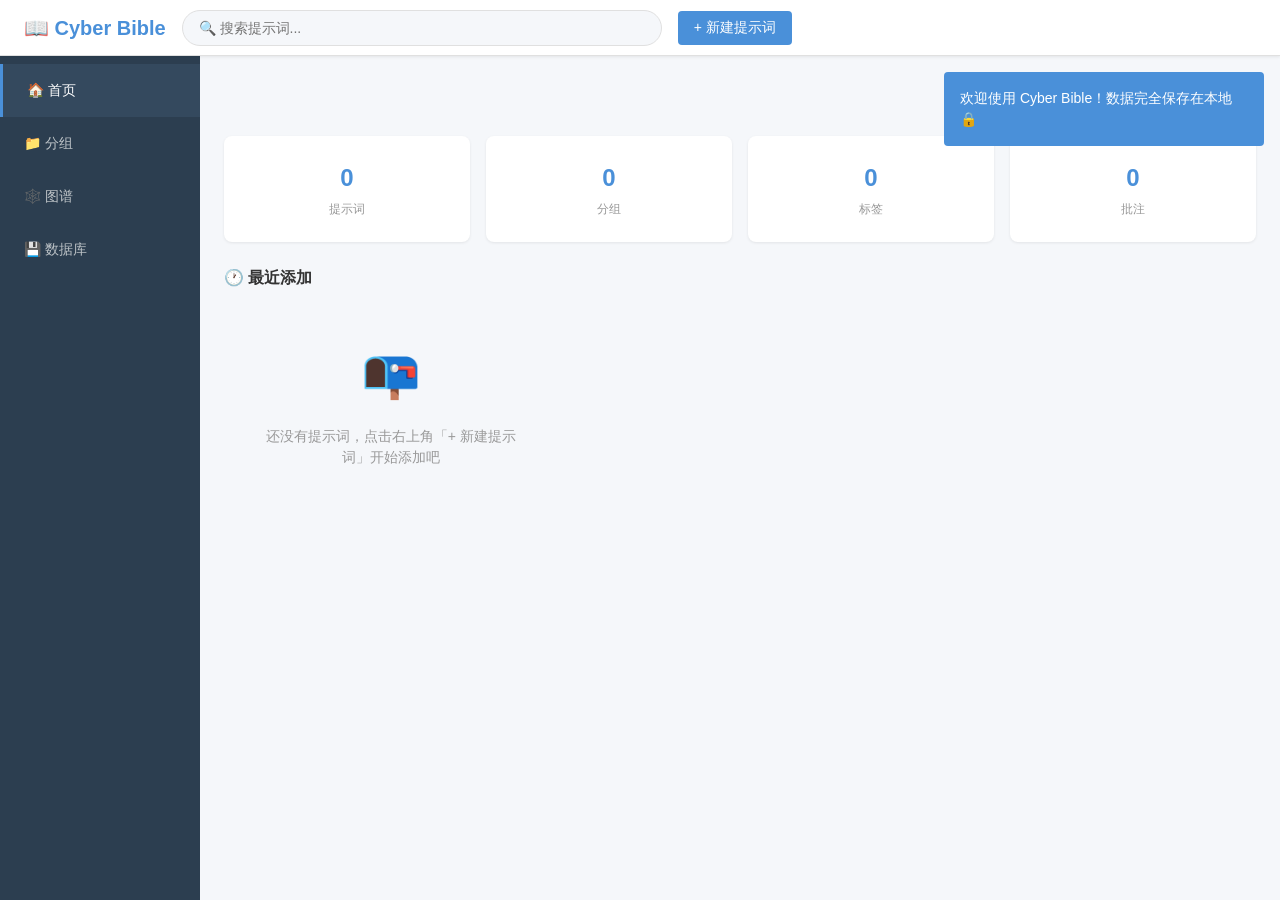
==== index.html @ 10859a5d "Initial commit: Cyber Bible prompt storage app" ====
<!DOCTYPE html>
<html lang="zh-CN">
<head>
  <meta charset="UTF-8">
  <meta name="viewport" content="width=device-width, initial-scale=1.0">
  <title>Cyber Bible</title>
  <link rel="stylesheet" href="css/style.css">
</head>
<body>
  <!-- 顶部工具栏 -->
  <header id="header">
    <div class="logo">📖 Cyber Bible</div>
    <div class="search-bar">
      <input type="text" id="global-search" placeholder="🔍 搜索提示词..." autocomplete="off">
      <div id="search-results" class="search-dropdown hidden"></div>
    </div>
    <button id="btn-new" class="btn btn-primary">+ 新建提示词</button>
  </header>

  <!-- 左侧导航 -->
  <nav id="sidebar">
    <ul class="nav-list">
      <li class="nav-item active" data-view="home">🏠 首页</li>
      <li class="nav-item" data-view="groups">📁 分组</li>
      <li class="nav-item" data-view="graph">🕸️ 图谱</li>
      <li class="nav-item" data-view="database">💾 数据库</li>
    </ul>
  </nav>

  <!-- 主内容区 -->
  <main id="content">
    <!-- 各视图内容由 JS 动态渲染 -->
  </main>

  <!-- 详情面板（侧边滑出） -->
  <aside id="detail-panel" class="hidden">
    <div id="detail-content"></div>
  </aside>

  <!-- Toast 容器 -->
  <div id="toast-container"></div>

  <!-- 遮罩层 -->
  <div id="overlay" class="hidden"></div>

  <!-- JS 按依赖顺序加载 -->
  <script src="js/utils.js"></script>
  <script src="js/db.js"></script>
  <script src="js/store.js"></script>
  <script src="js/ui/components.js"></script>
  <script src="js/ui/layout.js"></script>
  <script src="js/ui/home.js"></script>
  <script src="js/ui/groups.js"></script>
  <script src="js/ui/search.js"></script>
  <script src="js/ui/graph.js"></script>
  <script src="js/ui/database.js"></script>
  <script src="js/ui/prompt-detail.js"></script>
  <script src="js/app.js"></script>
</body>
</html>
---- css/style.css ----
/* ========== CSS 变量 ========== */
:root {
  --color-primary: #4A90D9;
  --color-primary-dark: #357ABD;
  --color-success: #5CB85C;
  --color-warning: #F0AD4E;
  --color-danger: #D9534F;
  --color-bg: #F5F7FA;
  --color-surface: #FFFFFF;
  --color-text: #333333;
  --color-text-secondary: #666666;
  --color-text-muted: #999999;
  --color-border: #E0E0E0;
  --color-sidebar-bg: #2C3E50;
  --color-sidebar-text: #BDC3C7;
  --color-sidebar-active: #34495E;
  --color-sidebar-hover: #3A5169;
  --spacing-xs: 4px;
  --spacing-sm: 8px;
  --spacing-md: 16px;
  --spacing-lg: 24px;
  --spacing-xl: 32px;
  --radius-sm: 4px;
  --radius-md: 8px;
  --radius-lg: 12px;
  --shadow-sm: 0 1px 3px rgba(0,0,0,0.08);
  --shadow-md: 0 4px 12px rgba(0,0,0,0.12);
  --shadow-lg: 0 8px 24px rgba(0,0,0,0.16);
  --header-height: 56px;
  --sidebar-width: 200px;
  --font-size-sm: 12px;
  --font-size-md: 14px;
  --font-size-lg: 16px;
  --font-size-xl: 20px;
  --font-size-xxl: 24px;
  --transition: 0.2s ease;
}

/* ========== Reset ========== */
*, *::before, *::after {
  box-sizing: border-box;
  margin: 0;
  padding: 0;
}

body {
  font-family: -apple-system, BlinkMacSystemFont, "Segoe UI", "PingFang SC", "Microsoft YaHei", sans-serif;
  font-size: var(--font-size-md);
  color: var(--color-text);
  background: var(--color-bg);
  line-height: 1.5;
  overflow: hidden;
}

ul { list-style: none; }
a { text-decoration: none; color: inherit; }
button { cursor: pointer; border: none; outline: none; font-family: inherit; }
input, textarea, select { font-family: inherit; font-size: inherit; outline: none; }

/* ========== 全局布局 ========== */
body {
  display: flex;
  flex-direction: column;
  height: 100vh;
}

/* ========== 顶部工具栏 ========== */
#header {
  height: var(--header-height);
  background: var(--color-surface);
  border-bottom: 1px solid var(--color-border);
  display: flex;
  align-items: center;
  padding: 0 var(--spacing-lg);
  gap: var(--spacing-md);
  flex-shrink: 0;
  box-shadow: var(--shadow-sm);
  z-index: 100;
}

.logo {
  font-size: var(--font-size-xl);
  font-weight: 700;
  color: var(--color-primary);
  white-space: nowrap;
}

.search-bar {
  flex: 1;
  max-width: 480px;
  position: relative;
}

.search-bar input {
  width: 100%;
  height: 36px;
  padding: 0 var(--spacing-md);
  border: 1px solid var(--color-border);
  border-radius: 18px;
  background: var(--color-bg);
  transition: var(--transition);
}

.search-bar input:focus {
  border-color: var(--color-primary);
  background: var(--color-surface);
  box-shadow: 0 0 0 3px rgba(74, 144, 217, 0.15);
}

.search-dropdown {
  position: absolute;
  top: 42px;
  left: 0;
  right: 0;
  background: var(--color-surface);
  border-radius: var(--radius-md);
  box-shadow: var(--shadow-md);
  max-height: 400px;
  overflow-y: auto;
  z-index: 200;
}

/* ========== 按钮 ========== */
.btn {
  padding: var(--spacing-sm) var(--spacing-md);
  border-radius: var(--radius-sm);
  font-size: var(--font-size-md);
  font-weight: 500;
  transition: var(--transition);
  white-space: nowrap;
}

.btn-primary {
  background: var(--color-primary);
  color: white;
}
.btn-primary:hover { background: var(--color-primary-dark); }

.btn-secondary {
  background: var(--color-bg);
  color: var(--color-text);
  border: 1px solid var(--color-border);
}
.btn-secondary:hover { background: var(--color-border); }

.btn-danger {
  background: var(--color-danger);
  color: white;
}
.btn-danger:hover { opacity: 0.85; }

.btn-sm {
  padding: var(--spacing-xs) var(--spacing-sm);
  font-size: var(--font-size-sm);
}

/* ========== 主体区域 ========== */
body {
  position: relative;
}

#sidebar {
  position: fixed;
  top: var(--header-height);
  left: 0;
  bottom: 0;
  width: var(--sidebar-width);
  background: var(--color-sidebar-bg);
  z-index: 90;
}

.nav-list {
  padding: var(--spacing-sm) 0;
}

.nav-item {
  padding: var(--spacing-md) var(--spacing-lg);
  color: var(--color-sidebar-text);
  cursor: pointer;
  transition: var(--transition);
  font-size: var(--font-size-md);
  user-select: none;
}

.nav-item:hover {
  background: var(--color-sidebar-hover);
  color: white;
}

.nav-item.active {
  background: var(--color-sidebar-active);
  color: white;
  border-left: 3px solid var(--color-primary);
}

#content {
  margin-left: var(--sidebar-width);
  margin-top: var(--header-height);
  padding: var(--spacing-lg);
  overflow-y: auto;
  height: calc(100vh - var(--header-height));
  flex: 1;
}

/* ========== 卡片 ========== */
.card {
  background: var(--color-surface);
  border-radius: var(--radius-md);
  box-shadow: var(--shadow-sm);
  padding: var(--spacing-md);
  transition: var(--transition);
}

.card:hover {
  box-shadow: var(--shadow-md);
}

.card-title {
  font-size: var(--font-size-lg);
  font-weight: 600;
  margin-bottom: var(--spacing-sm);
}

.card-preview {
  color: var(--color-text-secondary);
  font-size: var(--font-size-sm);
  overflow: hidden;
  text-overflow: ellipsis;
  white-space: nowrap;
}

/* ========== 统计卡片 ========== */
.stats-grid {
  display: grid;
  grid-template-columns: repeat(4, 1fr);
  gap: var(--spacing-md);
  margin-bottom: var(--spacing-lg);
}

.stat-card {
  background: var(--color-surface);
  border-radius: var(--radius-md);
  padding: var(--spacing-lg);
  box-shadow: var(--shadow-sm);
  text-align: center;
}

.stat-number {
  font-size: var(--font-size-xxl);
  font-weight: 700;
  color: var(--color-primary);
}

.stat-label {
  font-size: var(--font-size-sm);
  color: var(--color-text-muted);
  margin-top: var(--spacing-xs);
}

/* ========== 标签 ========== */
.tag {
  display: inline-block;
  padding: 2px var(--spacing-sm);
  background: rgba(240, 173, 78, 0.15);
  color: var(--color-warning);
  border-radius: 10px;
  font-size: var(--font-size-sm);
  margin-right: var(--spacing-xs);
  margin-bottom: var(--spacing-xs);
}

.tag .remove {
  cursor: pointer;
  margin-left: 4px;
  opacity: 0.6;
}
.tag .remove:hover { opacity: 1; }

/* ========== 标签云 ========== */
.tag-cloud {
  display: flex;
  flex-wrap: wrap;
  gap: var(--spacing-sm);
  padding: var(--spacing-md);
}

.tag-cloud .tag {
  cursor: pointer;
  transition: var(--transition);
}
.tag-cloud .tag:hover {
  transform: scale(1.1);
}

/* ========== 卡片网格 ========== */
.prompt-grid {
  display: grid;
  grid-template-columns: repeat(auto-fill, minmax(280px, 1fr));
  gap: var(--spacing-md);
}

/* ========== 表单 ========== */
.form-group {
  margin-bottom: var(--spacing-md);
}

.form-group label {
  display: block;
  font-weight: 500;
  margin-bottom: var(--spacing-xs);
  color: var(--color-text-secondary);
}

.form-group input,
.form-group textarea,
.form-group select {
  width: 100%;
  padding: var(--spacing-sm) var(--spacing-md);
  border: 1px solid var(--color-border);
  border-radius: var(--radius-sm);
  transition: var(--transition);
}

.form-group input:focus,
.form-group textarea:focus,
.form-group select:focus {
  border-color: var(--color-primary);
  box-shadow: 0 0 0 3px rgba(74, 144, 217, 0.15);
}

.form-group textarea {
  min-height: 200px;
  resize: vertical;
  font-family: "Consolas", "Monaco", monospace;
}

/* ========== 模态框 ========== */
.modal-overlay {
  position: fixed;
  top: 0; left: 0; right: 0; bottom: 0;
  background: rgba(0,0,0,0.4);
  z-index: 1000;
  display: flex;
  align-items: center;
  justify-content: center;
}

.modal {
  background: var(--color-surface);
  border-radius: var(--radius-lg);
  padding: var(--spacing-lg);
  min-width: 400px;
  max-width: 600px;
  max-height: 80vh;
  overflow-y: auto;
  box-shadow: var(--shadow-lg);
}

.modal-title {
  font-size: var(--font-size-lg);
  font-weight: 600;
  margin-bottom: var(--spacing-md);
}

.modal-footer {
  display: flex;
  justify-content: flex-end;
  gap: var(--spacing-sm);
  margin-top: var(--spacing-md);
}

/* ========== Toast ========== */
#toast-container {
  position: fixed;
  top: calc(var(--header-height) + var(--spacing-md));
  right: var(--spacing-md);
  z-index: 2000;
}

.toast {
  padding: var(--spacing-md);
  border-radius: var(--radius-sm);
  color: white;
  margin-bottom: var(--spacing-sm);
  animation: slideIn 0.3s ease;
  max-width: 320px;
}

.toast.success { background: var(--color-success); }
.toast.error { background: var(--color-danger); }
.toast.info { background: var(--color-primary); }

@keyframes slideIn {
  from { transform: translateX(100%); opacity: 0; }
  to { transform: translateX(0); opacity: 1; }
}

/* ========== 工具类 ========== */
.hidden { display: none !important; }

.section-title {
  font-size: var(--font-size-lg);
  font-weight: 600;
  margin-bottom: var(--spacing-md);
  display: flex;
  align-items: center;
  justify-content: space-between;
}

.empty-state {
  text-align: center;
  padding: var(--spacing-xl);
  color: var(--color-text-muted);
}

mark {
  background: #FFF176;
  padding: 0 2px;
  border-radius: 2px;
}

/* ========== 表格 ========== */
.data-table {
  width: 100%;
  border-collapse: collapse;
  background: var(--color-surface);
  border-radius: var(--radius-md);
  overflow: hidden;
  box-shadow: var(--shadow-sm);
}

.data-table th,
.data-table td {
  padding: var(--spacing-sm) var(--spacing-md);
  text-align: left;
  border-bottom: 1px solid var(--color-border);
}

.data-table th {
  background: var(--color-bg);
  font-weight: 600;
  cursor: pointer;
  user-select: none;
}

.data-table th:hover {
  background: #EBEEF2;
}

.data-table tr:hover {
  background: #F8F9FB;
}

/* ========== 分组布局 ========== */
.groups-layout {
  display: flex;
  gap: var(--spacing-md);
  height: calc(100vh - var(--header-height) - 2 * var(--spacing-lg));
}

.groups-sidebar {
  width: 220px;
  flex-shrink: 0;
  background: var(--color-surface);
  border-radius: var(--radius-md);
  box-shadow: var(--shadow-sm);
  overflow-y: auto;
}

.groups-main {
  flex: 1;
  overflow-y: auto;
}

.group-item {
  padding: var(--spacing-md);
  cursor: pointer;
  display: flex;
  justify-content: space-between;
  align-items: center;
  border-bottom: 1px solid var(--color-border);
  transition: var(--transition);
}

.group-item:hover { background: var(--color-bg); }
.group-item.active { background: rgba(74, 144, 217, 0.1); border-left: 3px solid var(--color-primary); }

/* ========== 图谱 ========== */
.graph-container {
  width: 100%;
  height: calc(100vh - var(--header-height) - 2 * var(--spacing-lg));
  background: var(--color-surface);
  border-radius: var(--radius-md);
  box-shadow: var(--shadow-sm);
  position: relative;
  overflow: hidden;
}

.graph-svg {
  width: 100%;
  height: 100%;
}

.graph-legend {
  position: absolute;
  bottom: var(--spacing-md);
  left: var(--spacing-md);
  background: rgba(255,255,255,0.9);
  padding: var(--spacing-sm) var(--spacing-md);
  border-radius: var(--radius-sm);
  font-size: var(--font-size-sm);
}

/* ========== 搜索筛选 ========== */
.search-layout {
  display: flex;
  gap: var(--spacing-md);
}

.search-filters {
  width: 200px;
  flex-shrink: 0;
}

.search-main {
  flex: 1;
  overflow-y: auto;
}

.filter-group {
  margin-bottom: var(--spacing-md);
}

.filter-group h4 {
  margin-bottom: var(--spacing-sm);
  color: var(--color-text-secondary);
}

/* ========== 批注 ========== */
.annotation {
  border-left: 3px solid var(--color-primary);
  padding: var(--spacing-sm) var(--spacing-md);
  margin-bottom: var(--spacing-sm);
  background: var(--color-bg);
  border-radius: 0 var(--radius-sm) var(--radius-sm) 0;
}

.annotation-time {
  font-size: var(--font-size-sm);
  color: var(--color-text-muted);
  margin-bottom: var(--spacing-xs);
}

.annotation-actions {
  float: right;
  opacity: 0;
  transition: var(--transition);
}

.annotation:hover .annotation-actions {
  opacity: 1;
}

/* ========== 详情面板 ========== */
#detail-panel {
  position: fixed;
  top: var(--header-height);
  right: 0;
  bottom: 0;
  width: 500px;
  background: var(--color-surface);
  box-shadow: var(--shadow-lg);
  z-index: 150;
  overflow-y: auto;
  transition: transform 0.3s ease;
}

#detail-panel.hidden {
  transform: translateX(100%);
}

.detail-header {
  padding: var(--spacing-md);
  border-bottom: 1px solid var(--color-border);
  display: flex;
  justify-content: space-between;
  align-items: center;
}

.detail-body {
  padding: var(--spacing-md);
}

/* ========== 筛选栏 ========== */
.filter-bar {
  display: flex;
  gap: var(--spacing-md);
  margin-bottom: var(--spacing-md);
  align-items: center;
}

/* ========== 图标按钮 ========== */
.icon-btn {
  background: none;
  font-size: var(--font-size-lg);
  padding: var(--spacing-xs);
  border-radius: var(--radius-sm);
  transition: var(--transition);
}
.icon-btn:hover {
  background: var(--color-bg);
}

/* ========== 排序指示器 ========== */
.sort-indicator::after {
  content: ' ↕';
  opacity: 0.4;
}
.sort-asc::after {
  content: ' ↑';
  opacity: 1;
}
.sort-desc::after {
  content: ' ↓';
  opacity: 1;
}
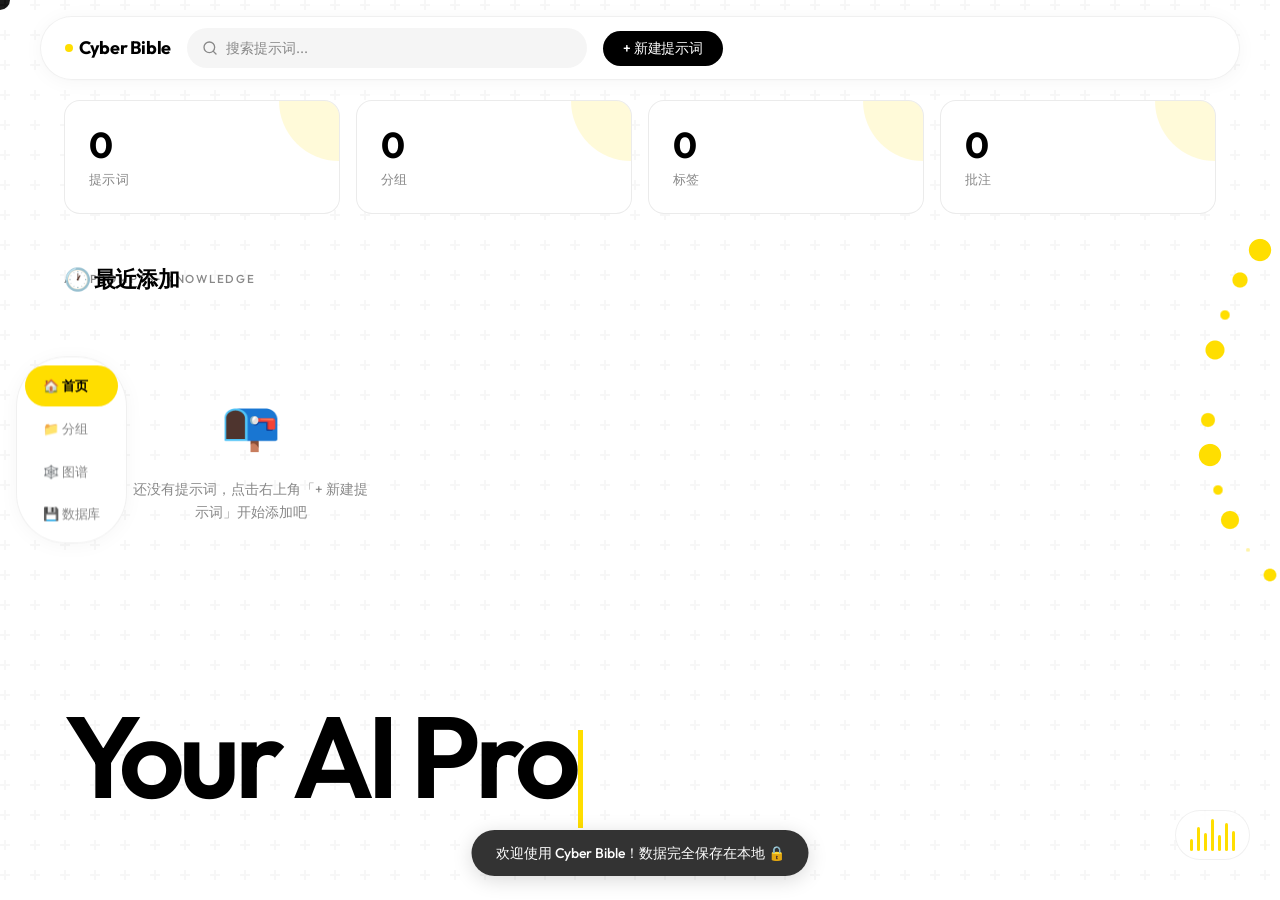
==== commit 9f21de93: "feat: Swiss International visual redesign Complete visual overhaul with pure white/black/yellow colo" ====
--- a/index.html
+++ b/index.html
@@ -4,14 +4,72 @@
   <meta charset="UTF-8">
   <meta name="viewport" content="width=device-width, initial-scale=1.0">
   <title>Cyber Bible</title>
+  <!-- Google Fonts -->
+  <link rel="preconnect" href="https://fonts.googleapis.com">
+  <link rel="preconnect" href="https://fonts.gstatic.com" crossorigin>
+  <link href="https://fonts.googleapis.com/css2?family=Outfit:wght@300;400;500;600;700;800;900&display=swap" rel="stylesheet">
   <link rel="stylesheet" href="css/style.css">
 </head>
 <body>
+  <!-- Custom Cursor -->
+  <div id="custom-cursor"></div>
+
+  <!-- Hero Section (decorative background on home view) -->
+  <div id="hero-section" class="hidden">
+    <div class="hero-texture"></div>
+    <div class="hero-tag" id="hero-tag">AI · Prompts · Knowledge</div>
+    <div class="hero-title" id="hero-title">
+      <span id="typewriter-text"></span><span class="cursor-blink"></span>
+    </div>
+  </div>
+
+  <!-- Decorative: Spiral Dots -->
+  <div id="spiral-dots">
+    <svg viewBox="0 0 260 500" xmlns="http://www.w3.org/2000/svg">
+      <defs>
+        <filter id="gooey">
+          <feGaussianBlur in="SourceGraphic" stdDeviation="6" result="blur" />
+          <feColorMatrix in="blur" mode="matrix" values="1 0 0 0 0  0 1 0 0 0  0 0 1 0 0  0 0 0 18 -7" result="gooey" />
+          <feComposite in="SourceGraphic" in2="gooey" operator="atop"/>
+        </filter>
+      </defs>
+      <g filter="url(#gooey)">
+        <!-- Spiral pattern of dots -->
+        <circle cx="200" cy="50"  r="12" fill="#FFDE00" opacity="0.9"/>
+        <circle cx="180" cy="80"  r="10" fill="#FFDE00" opacity="0.8"/>
+        <circle cx="165" cy="115" r="9"  fill="#FFDE00" opacity="0.7"/>
+        <circle cx="155" cy="150" r="11" fill="#FFDE00" opacity="0.85"/>
+        <circle cx="150" cy="185" r="8"  fill="#FFDE00" opacity="0.6"/>
+        <circle cx="148" cy="220" r="10" fill="#FFDE00" opacity="0.75"/>
+        <circle cx="150" cy="255" r="12" fill="#FFDE00" opacity="0.9"/>
+        <circle cx="158" cy="290" r="9"  fill="#FFDE00" opacity="0.7"/>
+        <circle cx="170" cy="320" r="11" fill="#FFDE00" opacity="0.8"/>
+        <circle cx="188" cy="350" r="8"  fill="#FFDE00" opacity="0.65"/>
+        <circle cx="210" cy="375" r="10" fill="#FFDE00" opacity="0.7"/>
+        <circle cx="230" cy="400" r="7"  fill="#FFDE00" opacity="0.5"/>
+        <circle cx="245" cy="425" r="9"  fill="#FFDE00" opacity="0.6"/>
+        <circle cx="250" cy="450" r="6"  fill="#FFDE00" opacity="0.4"/>
+        <circle cx="248" cy="475" r="8"  fill="#FFDE00" opacity="0.5"/>
+      </g>
+    </svg>
+  </div>
+
+  <!-- Decorative: Audio Wave Bars -->
+  <div id="audio-bars">
+    <div class="bar"></div>
+    <div class="bar"></div>
+    <div class="bar"></div>
+    <div class="bar"></div>
+    <div class="bar"></div>
+    <div class="bar"></div>
+    <div class="bar"></div>
+  </div>
+
   <!-- 顶部工具栏 -->
   <header id="header">
-    <div class="logo">📖 Cyber Bible</div>
+    <div class="logo">Cyber Bible</div>
     <div class="search-bar">
-      <input type="text" id="global-search" placeholder="🔍 搜索提示词..." autocomplete="off">
+      <input type="text" id="global-search" placeholder="搜索提示词..." autocomplete="off">
       <div id="search-results" class="search-dropdown hidden"></div>
     </div>
     <button id="btn-new" class="btn btn-primary">+ 新建提示词</button>
@@ -56,5 +114,7 @@
   <script src="js/ui/database.js"></script>
   <script src="js/ui/prompt-detail.js"></script>
   <script src="js/app.js"></script>
+  <!-- Visual enhancement script (purely decorative) -->
+  <script src="js/ui/visual-enhancements.js"></script>
 </body>
 </html>
--- a/css/style.css
+++ b/css/style.css
@@ -1,55 +1,69 @@
-/* ========== CSS 变量 ========== */
+/* ============================================================
+   CYBER BIBLE — Swiss International Theme
+   Pure white / black / yellow · minimal · bold
+   ============================================================ */
+
+/* ---------- Fonts (local fallbacks, no external load) ---------- */
+@font-face {
+  font-family: 'Google Sans Flex';
+  src: local('Google Sans'), local('Segoe UI'), local('Helvetica Neue');
+  font-weight: 100 900;
+  font-style: normal;
+}
+@import url('https://fonts.googleapis.com/css2?family=Outfit:wght@300;400;500;600;700;800&display=swap');
+
+/* ---------- CSS Variables ---------- */
 :root {
-  --color-primary: #4A90D9;
-  --color-primary-dark: #357ABD;
-  --color-success: #5CB85C;
-  --color-warning: #F0AD4E;
-  --color-danger: #D9534F;
-  --color-bg: #F5F7FA;
-  --color-surface: #FFFFFF;
-  --color-text: #333333;
-  --color-text-secondary: #666666;
-  --color-text-muted: #999999;
-  --color-border: #E0E0E0;
-  --color-sidebar-bg: #2C3E50;
-  --color-sidebar-text: #BDC3C7;
-  --color-sidebar-active: #34495E;
-  --color-sidebar-hover: #3A5169;
+  --color-bg:        #FFFFFF;
+  --color-text:      #000000;
+  --color-yellow:    #FFDE00;
+  --color-yellow-light: #FFF3A0;
+  --color-gray-100:  #F5F5F5;
+  --color-gray-200:  #EAEAEA;
+  --color-gray-300:  #D4D4D4;
+  --color-gray-500:  #888888;
+  --color-gray-700:  #444444;
+  --color-cursor:    #E3E3E3;
+  --font-main:       'Outfit', 'Google Sans Flex', -apple-system, BlinkMacSystemFont, "Segoe UI", "PingFang SC", "Microsoft YaHei", sans-serif;
+  --font-display:    'Outfit', 'Google Sans Flex', sans-serif;
+  --header-height:   64px;
+  --sidebar-width:   220px;
   --spacing-xs: 4px;
   --spacing-sm: 8px;
   --spacing-md: 16px;
   --spacing-lg: 24px;
   --spacing-xl: 32px;
+  --spacing-2xl: 48px;
+  --spacing-3xl: 64px;
   --radius-sm: 4px;
   --radius-md: 8px;
-  --radius-lg: 12px;
-  --shadow-sm: 0 1px 3px rgba(0,0,0,0.08);
-  --shadow-md: 0 4px 12px rgba(0,0,0,0.12);
-  --shadow-lg: 0 8px 24px rgba(0,0,0,0.16);
-  --header-height: 56px;
-  --sidebar-width: 200px;
-  --font-size-sm: 12px;
-  --font-size-md: 14px;
-  --font-size-lg: 16px;
-  --font-size-xl: 20px;
-  --font-size-xxl: 24px;
-  --transition: 0.2s ease;
-}
-
-/* ========== Reset ========== */
+  --radius-lg: 16px;
+  --radius-pill: 50px;
+  --transition-fast: 0.2s cubic-bezier(0.4, 0, 0.2, 1);
+  --transition-smooth: 0.3s cubic-bezier(0.4, 0, 0.2, 1);
+}
+
+/* ---------- Reset ---------- */
 *, *::before, *::after {
   box-sizing: border-box;
   margin: 0;
   padding: 0;
 }
 
+html {
+  scroll-behavior: smooth;
+}
+
 body {
-  font-family: -apple-system, BlinkMacSystemFont, "Segoe UI", "PingFang SC", "Microsoft YaHei", sans-serif;
-  font-size: var(--font-size-md);
+  font-family: var(--font-main);
+  font-size: 15px;
+  font-weight: 400;
   color: var(--color-text);
   background: var(--color-bg);
-  line-height: 1.5;
+  line-height: 1.6;
   overflow: hidden;
+  -webkit-font-smoothing: antialiased;
+  -moz-osx-font-smoothing: grayscale;
 }
 
 ul { list-style: none; }
@@ -57,414 +71,732 @@
 button { cursor: pointer; border: none; outline: none; font-family: inherit; }
 input, textarea, select { font-family: inherit; font-size: inherit; outline: none; }
 
-/* ========== 全局布局 ========== */
+/* ---------- Custom Cursor (desktop only) ---------- */
+@media (hover: hover) and (pointer: fine) {
+  body.custom-cursor-active,
+  body.custom-cursor-active * {
+    cursor: none !important;
+  }
+}
+
+#custom-cursor {
+  position: fixed;
+  top: 0;
+  left: 0;
+  width: 20px;
+  height: 20px;
+  border-radius: 50%;
+  background: var(--color-cursor);
+  pointer-events: none;
+  z-index: 99999;
+  transform: translate(-50%, -50%);
+  transition: transform 0.15s ease, background 0.2s ease, width 0.2s ease, height 0.2s ease;
+  mix-blend-mode: difference;
+}
+
+#custom-cursor.clicked {
+  width: 14px;
+  height: 14px;
+  background: #999999;
+}
+
+/* ============================================================
+   DECORATIVE ELEMENTS (non-interactive)
+   ============================================================ */
+
+/* Hero typewriter section */
+#hero-section {
+  position: fixed;
+  top: 0;
+  left: 0;
+  width: 100%;
+  height: 100vh;
+  z-index: 0;
+  pointer-events: none;
+  overflow: hidden;
+  background: var(--color-bg);
+}
+
+#hero-section .hero-texture {
+  position: absolute;
+  inset: 0;
+  opacity: 0.03;
+  background-image: url("data:image/svg+xml,%3Csvg width='60' height='60' viewBox='0 0 60 60' xmlns='http://www.w3.org/2000/svg'%3E%3Cg fill='none' fill-rule='evenodd'%3E%3Cg fill='%23000000' fill-opacity='1'%3E%3Cpath d='M36 34v-4h-2v4h-4v2h4v4h2v-4h4v-2h-4zm0-30V0h-2v4h-4v2h4v4h2V6h4V4h-4zM6 34v-4H4v4H0v2h4v4h2v-4h4v-2H6zM6 4V0H4v4H0v2h4v4h2V6h4V4H6z'/%3E%3C/g%3E%3C/g%3E%3C/svg%3E");
+}
+
+#hero-section .hero-title {
+  position: absolute;
+  bottom: 8vh;
+  left: 5vw;
+  font-family: var(--font-display);
+  font-size: clamp(48px, 9vw, 140px);
+  font-weight: 600;
+  letter-spacing: -0.05em;
+  line-height: 1.0;
+  color: var(--color-text);
+  max-width: 70vw;
+}
+
+#hero-section .hero-title .cursor-blink {
+  display: inline-block;
+  width: 0.05em;
+  height: 0.85em;
+  background: var(--color-yellow);
+  margin-left: 2px;
+  animation: blink 1s step-end infinite;
+  vertical-align: text-bottom;
+}
+
+@keyframes blink {
+  0%, 100% { opacity: 1; }
+  50% { opacity: 0; }
+}
+
+#hero-section .hero-tag {
+  position: absolute;
+  top: 30vh;
+  left: 5vw;
+  font-family: var(--font-display);
+  font-size: clamp(11px, 0.9vw, 14px);
+  font-weight: 500;
+  letter-spacing: 0.15em;
+  text-transform: uppercase;
+  color: var(--color-gray-500);
+  opacity: 0;
+  transition: opacity 0.6s ease;
+}
+
+#hero-section .hero-tag.visible {
+  opacity: 1;
+}
+
+/* Spiral dots decoration */
+#spiral-dots {
+  position: fixed;
+  right: -40px;
+  top: 50%;
+  transform: translateY(-50%);
+  width: 260px;
+  height: 500px;
+  z-index: 1;
+  pointer-events: none;
+}
+
+#spiral-dots svg {
+  width: 100%;
+  height: 100%;
+}
+
+/* Audio wave bars */
+#audio-bars {
+  position: fixed;
+  right: 30px;
+  bottom: 40px;
+  display: flex;
+  align-items: flex-end;
+  gap: 4px;
+  height: 50px;
+  z-index: 1;
+  pointer-events: none;
+  padding: 8px 14px;
+  background: rgba(255,255,255,0.6);
+  backdrop-filter: blur(12px);
+  -webkit-backdrop-filter: blur(12px);
+  border-radius: var(--radius-pill);
+  border: 1px solid rgba(0,0,0,0.06);
+}
+
+#audio-bars .bar {
+  width: 3px;
+  background: var(--color-yellow);
+  border-radius: 2px;
+  animation: audioWave 1.2s ease-in-out infinite alternate;
+}
+
+#audio-bars .bar:nth-child(1) { height: 12px; animation-delay: 0s; }
+#audio-bars .bar:nth-child(2) { height: 24px; animation-delay: 0.15s; }
+#audio-bars .bar:nth-child(3) { height: 18px; animation-delay: 0.3s; }
+#audio-bars .bar:nth-child(4) { height: 32px; animation-delay: 0.45s; }
+#audio-bars .bar:nth-child(5) { height: 16px; animation-delay: 0.6s; }
+#audio-bars .bar:nth-child(6) { height: 28px; animation-delay: 0.75s; }
+#audio-bars .bar:nth-child(7) { height: 20px; animation-delay: 0.9s; }
+
+@keyframes audioWave {
+  0% { transform: scaleY(0.4); }
+  100% { transform: scaleY(1); }
+}
+
+/* ============================================================
+   LAYOUT
+   ============================================================ */
+
 body {
   display: flex;
   flex-direction: column;
   height: 100vh;
 }
 
-/* ========== 顶部工具栏 ========== */
+/* ============================================================
+   HEADER — Liquid Glass Floating Bar
+   ============================================================ */
+
 #header {
+  position: fixed;
+  top: 16px;
+  left: 50%;
+  transform: translateX(-50%);
+  width: calc(100% - 32px);
+  max-width: 1200px;
   height: var(--header-height);
-  background: var(--color-surface);
-  border-bottom: 1px solid var(--color-border);
+  background: rgba(255, 255, 255, 0.72);
+  backdrop-filter: blur(10px) saturate(1.3);
+  -webkit-backdrop-filter: blur(10px) saturate(1.3);
+  border: 1px solid rgba(0, 0, 0, 0.06);
+  border-radius: var(--radius-pill);
   display: flex;
   align-items: center;
   padding: 0 var(--spacing-lg);
   gap: var(--spacing-md);
-  flex-shrink: 0;
-  box-shadow: var(--shadow-sm);
-  z-index: 100;
+  z-index: 1000;
+  box-shadow: 0 2px 20px rgba(0,0,0,0.04), 0 1px 3px rgba(0,0,0,0.02);
+  transition: var(--transition-smooth);
+}
+
+#header:hover {
+  box-shadow: 0 4px 30px rgba(0,0,0,0.06), 0 1px 4px rgba(0,0,0,0.03);
 }
 
 .logo {
-  font-size: var(--font-size-xl);
+  font-family: var(--font-display);
+  font-size: 18px;
   font-weight: 700;
-  color: var(--color-primary);
+  color: var(--color-text);
   white-space: nowrap;
+  letter-spacing: -0.02em;
+  display: flex;
+  align-items: center;
+  gap: 6px;
+}
+
+.logo::before {
+  content: '';
+  display: inline-block;
+  width: 8px;
+  height: 8px;
+  background: var(--color-yellow);
+  border-radius: 50%;
 }
 
 .search-bar {
   flex: 1;
-  max-width: 480px;
+  max-width: 400px;
   position: relative;
 }
 
 .search-bar input {
   width: 100%;
-  height: 36px;
-  padding: 0 var(--spacing-md);
-  border: 1px solid var(--color-border);
-  border-radius: 18px;
-  background: var(--color-bg);
-  transition: var(--transition);
+  height: 40px;
+  padding: 0 16px 0 38px;
+  border: 1px solid transparent;
+  border-radius: var(--radius-pill);
+  background: rgba(0, 0, 0, 0.04);
+  font-size: 14px;
+  color: var(--color-text);
+  transition: var(--transition-smooth);
+  background-image: url("data:image/svg+xml,%3Csvg xmlns='http://www.w3.org/2000/svg' width='16' height='16' viewBox='0 0 24 24' fill='none' stroke='%23888' stroke-width='2' stroke-linecap='round' stroke-linejoin='round'%3E%3Ccircle cx='11' cy='11' r='8'/%3E%3Cpath d='m21 21-4.35-4.35'/%3E%3C/svg%3E");
+  background-repeat: no-repeat;
+  background-position: 14px center;
+  background-size: 16px;
+}
+
+.search-bar input::placeholder {
+  color: var(--color-gray-500);
 }
 
 .search-bar input:focus {
-  border-color: var(--color-primary);
-  background: var(--color-surface);
-  box-shadow: 0 0 0 3px rgba(74, 144, 217, 0.15);
+  border-color: rgba(0,0,0,0.1);
+  background-color: rgba(0, 0, 0, 0.06);
+  box-shadow: none;
 }
 
 .search-dropdown {
   position: absolute;
-  top: 42px;
+  top: 48px;
   left: 0;
   right: 0;
-  background: var(--color-surface);
-  border-radius: var(--radius-md);
-  box-shadow: var(--shadow-md);
-  max-height: 400px;
+  background: rgba(255,255,255,0.95);
+  backdrop-filter: blur(20px);
+  -webkit-backdrop-filter: blur(20px);
+  border-radius: var(--radius-lg);
+  box-shadow: 0 8px 40px rgba(0,0,0,0.08);
+  max-height: 380px;
   overflow-y: auto;
   z-index: 200;
-}
-
-/* ========== 按钮 ========== */
+  border: 1px solid rgba(0,0,0,0.06);
+}
+
+/* ============================================================
+   BUTTONS — Pill Shape
+   ============================================================ */
+
 .btn {
-  padding: var(--spacing-sm) var(--spacing-md);
-  border-radius: var(--radius-sm);
-  font-size: var(--font-size-md);
+  padding: 8px 20px;
+  border-radius: var(--radius-pill);
+  font-size: 14px;
   font-weight: 500;
-  transition: var(--transition);
+  transition: var(--transition-smooth);
   white-space: nowrap;
+  letter-spacing: -0.01em;
 }
 
 .btn-primary {
-  background: var(--color-primary);
+  background: var(--color-text);
+  color: var(--color-bg);
+}
+.btn-primary:hover {
+  background: var(--color-yellow);
+  color: var(--color-text);
+  transform: translateY(-1px);
+  box-shadow: 0 4px 12px rgba(255, 222, 0, 0.3);
+}
+
+.btn-secondary {
+  background: rgba(0,0,0,0.05);
+  color: var(--color-text);
+  border: 1px solid rgba(0,0,0,0.08);
+}
+.btn-secondary:hover {
+  background: rgba(0,0,0,0.08);
+  border-color: rgba(0,0,0,0.12);
+}
+
+.btn-danger {
+  background: #FF3B30;
   color: white;
 }
-.btn-primary:hover { background: var(--color-primary-dark); }
-
-.btn-secondary {
-  background: var(--color-bg);
-  color: var(--color-text);
-  border: 1px solid var(--color-border);
-}
-.btn-secondary:hover { background: var(--color-border); }
-
-.btn-danger {
-  background: var(--color-danger);
-  color: white;
-}
 .btn-danger:hover { opacity: 0.85; }
 
 .btn-sm {
-  padding: var(--spacing-xs) var(--spacing-sm);
-  font-size: var(--font-size-sm);
-}
-
-/* ========== 主体区域 ========== */
-body {
-  position: relative;
-}
+  padding: 5px 14px;
+  font-size: 13px;
+}
+
+/* ============================================================
+   SIDEBAR
+   ============================================================ */
 
 #sidebar {
   position: fixed;
-  top: var(--header-height);
-  left: 0;
-  bottom: 0;
-  width: var(--sidebar-width);
-  background: var(--color-sidebar-bg);
-  z-index: 90;
+  top: 50%;
+  left: 16px;
+  transform: translateY(-50%);
+  width: auto;
+  background: rgba(255, 255, 255, 0.72);
+  backdrop-filter: blur(10px);
+  -webkit-backdrop-filter: blur(10px);
+  border: 1px solid rgba(0, 0, 0, 0.06);
+  border-radius: var(--radius-pill);
+  z-index: 900;
+  padding: 8px;
+  box-shadow: 0 2px 20px rgba(0,0,0,0.04);
 }
 
 .nav-list {
-  padding: var(--spacing-sm) 0;
+  padding: 0;
+  display: flex;
+  flex-direction: column;
+  gap: 2px;
 }
 
 .nav-item {
-  padding: var(--spacing-md) var(--spacing-lg);
-  color: var(--color-sidebar-text);
+  padding: 10px 18px;
+  color: var(--color-gray-500);
   cursor: pointer;
-  transition: var(--transition);
-  font-size: var(--font-size-md);
+  transition: var(--transition-smooth);
+  font-size: 13px;
+  font-weight: 500;
   user-select: none;
+  border-radius: var(--radius-pill);
+  white-space: nowrap;
+  letter-spacing: -0.01em;
 }
 
 .nav-item:hover {
-  background: var(--color-sidebar-hover);
-  color: white;
+  color: var(--color-text);
+  background: rgba(0,0,0,0.04);
 }
 
 .nav-item.active {
-  background: var(--color-sidebar-active);
-  color: white;
-  border-left: 3px solid var(--color-primary);
-}
+  color: var(--color-text);
+  background: var(--color-yellow);
+  font-weight: 600;
+}
+
+/* ============================================================
+   MAIN CONTENT
+   ============================================================ */
 
 #content {
-  margin-left: var(--sidebar-width);
-  margin-top: var(--header-height);
+  margin-left: 0;
+  margin-top: 0;
+  padding: 100px 5vw 60px;
+  overflow-y: auto;
+  height: 100vh;
+  flex: 1;
+  position: relative;
+  z-index: 10;
+}
+
+/* ============================================================
+   CARDS
+   ============================================================ */
+
+.card {
+  background: var(--color-bg);
+  border: 1px solid rgba(0,0,0,0.08);
+  border-radius: var(--radius-lg);
   padding: var(--spacing-lg);
-  overflow-y: auto;
-  height: calc(100vh - var(--header-height));
-  flex: 1;
-}
-
-/* ========== 卡片 ========== */
-.card {
-  background: var(--color-surface);
-  border-radius: var(--radius-md);
-  box-shadow: var(--shadow-sm);
-  padding: var(--spacing-md);
-  transition: var(--transition);
+  transition: var(--transition-smooth);
 }
 
 .card:hover {
-  box-shadow: var(--shadow-md);
+  border-color: rgba(0,0,0,0.15);
+  box-shadow: 0 4px 24px rgba(0,0,0,0.06);
+  transform: translateY(-2px);
 }
 
 .card-title {
-  font-size: var(--font-size-lg);
+  font-family: var(--font-display);
+  font-size: 16px;
   font-weight: 600;
-  margin-bottom: var(--spacing-sm);
-}
+  letter-spacing: -0.02em;
+  margin-bottom: 6px;
+}
+
+.prompt-card { cursor: pointer; }
 
 .card-preview {
-  color: var(--color-text-secondary);
-  font-size: var(--font-size-sm);
-  overflow: hidden;
-  text-overflow: ellipsis;
-  white-space: nowrap;
-}
-
-/* ========== 统计卡片 ========== */
+  font-size: 13px;
+  color: var(--color-gray-500);
+  line-height: 1.5;
+}
+
+/* ============================================================
+   STATS GRID
+   ============================================================ */
+
 .stats-grid {
   display: grid;
   grid-template-columns: repeat(4, 1fr);
   gap: var(--spacing-md);
-  margin-bottom: var(--spacing-lg);
+  margin-bottom: var(--spacing-2xl);
 }
 
 .stat-card {
-  background: var(--color-surface);
-  border-radius: var(--radius-md);
+  background: var(--color-bg);
+  border: 1px solid rgba(0,0,0,0.08);
+  border-radius: var(--radius-lg);
   padding: var(--spacing-lg);
-  box-shadow: var(--shadow-sm);
-  text-align: center;
+  text-align: left;
+  transition: var(--transition-smooth);
+  position: relative;
+  overflow: hidden;
+}
+
+.stat-card::after {
+  content: '';
+  position: absolute;
+  top: 0;
+  right: 0;
+  width: 60px;
+  height: 60px;
+  background: var(--color-yellow);
+  border-radius: 0 0 0 60px;
+  opacity: 0.15;
+}
+
+.stat-card:hover {
+  border-color: rgba(0,0,0,0.15);
+  transform: translateY(-2px);
+  box-shadow: 0 4px 20px rgba(0,0,0,0.06);
 }
 
 .stat-number {
-  font-size: var(--font-size-xxl);
+  font-family: var(--font-display);
+  font-size: 36px;
   font-weight: 700;
-  color: var(--color-primary);
+  letter-spacing: -0.03em;
+  line-height: 1.1;
+  margin-bottom: 4px;
 }
 
 .stat-label {
-  font-size: var(--font-size-sm);
-  color: var(--color-text-muted);
-  margin-top: var(--spacing-xs);
-}
-
-/* ========== 标签 ========== */
-.tag {
-  display: inline-block;
-  padding: 2px var(--spacing-sm);
-  background: rgba(240, 173, 78, 0.15);
-  color: var(--color-warning);
-  border-radius: 10px;
-  font-size: var(--font-size-sm);
-  margin-right: var(--spacing-xs);
-  margin-bottom: var(--spacing-xs);
-}
-
-.tag .remove {
-  cursor: pointer;
-  margin-left: 4px;
-  opacity: 0.6;
-}
-.tag .remove:hover { opacity: 1; }
-
-/* ========== 标签云 ========== */
-.tag-cloud {
-  display: flex;
-  flex-wrap: wrap;
-  gap: var(--spacing-sm);
-  padding: var(--spacing-md);
-}
-
-.tag-cloud .tag {
-  cursor: pointer;
-  transition: var(--transition);
-}
-.tag-cloud .tag:hover {
-  transform: scale(1.1);
-}
-
-/* ========== 卡片网格 ========== */
+  font-size: 13px;
+  color: var(--color-gray-500);
+  font-weight: 500;
+  letter-spacing: 0.02em;
+}
+
+/* ============================================================
+   PROMPT GRID
+   ============================================================ */
+
 .prompt-grid {
   display: grid;
   grid-template-columns: repeat(auto-fill, minmax(280px, 1fr));
   gap: var(--spacing-md);
 }
 
-/* ========== 表单 ========== */
+/* ============================================================
+   SECTION TITLE
+   ============================================================ */
+
+.section-title {
+  font-family: var(--font-display);
+  font-size: 22px;
+  font-weight: 700;
+  letter-spacing: -0.03em;
+  margin-bottom: var(--spacing-lg);
+  display: flex;
+  align-items: center;
+  justify-content: space-between;
+}
+
+/* ============================================================
+   TAGS
+   ============================================================ */
+
+.tag {
+  display: inline-flex;
+  align-items: center;
+  padding: 3px 10px;
+  background: rgba(0,0,0,0.05);
+  border-radius: var(--radius-pill);
+  font-size: 12px;
+  font-weight: 500;
+  color: var(--color-text);
+  margin: 2px;
+  transition: var(--transition-fast);
+}
+
+.tag:hover {
+  background: var(--color-yellow);
+}
+
+.tag .remove {
+  margin-left: 4px;
+  cursor: pointer;
+  opacity: 0.5;
+  font-size: 14px;
+}
+
+.tag .remove:hover { opacity: 1; }
+
+.tag-cloud {
+  display: flex;
+  flex-wrap: wrap;
+  gap: 6px;
+}
+
+/* ============================================================
+   EMPTY STATE
+   ============================================================ */
+
+.empty-state {
+  text-align: center;
+  padding: var(--spacing-3xl);
+  color: var(--color-gray-500);
+  font-size: 14px;
+}
+
+/* ============================================================
+   MODAL
+   ============================================================ */
+
+.modal-overlay {
+  position: fixed;
+  inset: 0;
+  background: rgba(0,0,0,0.4);
+  backdrop-filter: blur(4px);
+  -webkit-backdrop-filter: blur(4px);
+  z-index: 5000;
+  display: flex;
+  align-items: center;
+  justify-content: center;
+  animation: fadeIn 0.2s ease;
+}
+
+@keyframes fadeIn {
+  from { opacity: 0; }
+  to { opacity: 1; }
+}
+
+.modal {
+  background: var(--color-bg);
+  border-radius: var(--radius-lg);
+  box-shadow: 0 20px 60px rgba(0,0,0,0.15);
+  width: 90%;
+  max-width: 480px;
+  overflow: hidden;
+  animation: slideUp 0.3s cubic-bezier(0.4, 0, 0.2, 1);
+}
+
+@keyframes slideUp {
+  from { transform: translateY(20px); opacity: 0; }
+  to { transform: translateY(0); opacity: 1; }
+}
+
+.modal-title {
+  padding: var(--spacing-lg) var(--spacing-lg) var(--spacing-sm);
+  font-family: var(--font-display);
+  font-size: 18px;
+  font-weight: 700;
+  letter-spacing: -0.02em;
+}
+
+.modal-content {
+  padding: var(--spacing-sm) var(--spacing-lg);
+}
+
+.modal-footer {
+  padding: var(--spacing-md) var(--spacing-lg) var(--spacing-lg);
+  display: flex;
+  gap: var(--spacing-sm);
+  justify-content: flex-end;
+}
+
+/* ============================================================
+   FORMS
+   ============================================================ */
+
 .form-group {
   margin-bottom: var(--spacing-md);
 }
 
 .form-group label {
   display: block;
-  font-weight: 500;
-  margin-bottom: var(--spacing-xs);
-  color: var(--color-text-secondary);
+  font-size: 13px;
+  font-weight: 600;
+  margin-bottom: 6px;
+  color: var(--color-text);
+  letter-spacing: -0.01em;
 }
 
 .form-group input,
 .form-group textarea,
 .form-group select {
   width: 100%;
-  padding: var(--spacing-sm) var(--spacing-md);
-  border: 1px solid var(--color-border);
-  border-radius: var(--radius-sm);
-  transition: var(--transition);
+  padding: 10px 14px;
+  border: 1px solid rgba(0,0,0,0.1);
+  border-radius: var(--radius-md);
+  background: var(--color-bg);
+  font-size: 14px;
+  transition: var(--transition-fast);
 }
 
 .form-group input:focus,
 .form-group textarea:focus,
 .form-group select:focus {
-  border-color: var(--color-primary);
-  box-shadow: 0 0 0 3px rgba(74, 144, 217, 0.15);
+  border-color: var(--color-text);
+  box-shadow: 0 0 0 3px rgba(255, 222, 0, 0.2);
 }
 
 .form-group textarea {
-  min-height: 200px;
+  min-height: 120px;
   resize: vertical;
-  font-family: "Consolas", "Monaco", monospace;
-}
-
-/* ========== 模态框 ========== */
-.modal-overlay {
-  position: fixed;
-  top: 0; left: 0; right: 0; bottom: 0;
-  background: rgba(0,0,0,0.4);
-  z-index: 1000;
-  display: flex;
-  align-items: center;
-  justify-content: center;
-}
-
-.modal {
-  background: var(--color-surface);
-  border-radius: var(--radius-lg);
-  padding: var(--spacing-lg);
-  min-width: 400px;
-  max-width: 600px;
-  max-height: 80vh;
-  overflow-y: auto;
-  box-shadow: var(--shadow-lg);
-}
-
-.modal-title {
-  font-size: var(--font-size-lg);
-  font-weight: 600;
-  margin-bottom: var(--spacing-md);
-}
-
-.modal-footer {
-  display: flex;
-  justify-content: flex-end;
-  gap: var(--spacing-sm);
-  margin-top: var(--spacing-md);
-}
-
-/* ========== Toast ========== */
+}
+
+/* ============================================================
+   TOAST
+   ============================================================ */
+
 #toast-container {
   position: fixed;
-  top: calc(var(--header-height) + var(--spacing-md));
-  right: var(--spacing-md);
-  z-index: 2000;
+  bottom: 24px;
+  left: 50%;
+  transform: translateX(-50%);
+  z-index: 9999;
+  display: flex;
+  flex-direction: column;
+  gap: 8px;
+  align-items: center;
 }
 
 .toast {
-  padding: var(--spacing-md);
-  border-radius: var(--radius-sm);
+  padding: 12px 24px;
+  border-radius: var(--radius-pill);
   color: white;
-  margin-bottom: var(--spacing-sm);
-  animation: slideIn 0.3s ease;
-  max-width: 320px;
-}
-
-.toast.success { background: var(--color-success); }
-.toast.error { background: var(--color-danger); }
-.toast.info { background: var(--color-primary); }
-
-@keyframes slideIn {
-  from { transform: translateX(100%); opacity: 0; }
-  to { transform: translateX(0); opacity: 1; }
-}
-
-/* ========== 工具类 ========== */
-.hidden { display: none !important; }
-
-.section-title {
-  font-size: var(--font-size-lg);
-  font-weight: 600;
-  margin-bottom: var(--spacing-md);
-  display: flex;
-  align-items: center;
-  justify-content: space-between;
-}
-
-.empty-state {
-  text-align: center;
-  padding: var(--spacing-xl);
-  color: var(--color-text-muted);
-}
-
-mark {
-  background: #FFF176;
-  padding: 0 2px;
-  border-radius: 2px;
-}
-
-/* ========== 表格 ========== */
+  font-size: 14px;
+  font-weight: 500;
+  animation: toastIn 0.3s ease;
+  box-shadow: 0 4px 20px rgba(0,0,0,0.15);
+}
+
+.toast.success { background: #000; }
+.toast.error { background: #FF3B30; }
+.toast.info { background: #333; }
+
+@keyframes toastIn {
+  from { transform: translateY(20px); opacity: 0; }
+  to { transform: translateY(0); opacity: 1; }
+}
+
+/* ============================================================
+   TABLE
+   ============================================================ */
+
 .data-table {
   width: 100%;
   border-collapse: collapse;
-  background: var(--color-surface);
-  border-radius: var(--radius-md);
+  background: var(--color-bg);
+  border-radius: var(--radius-lg);
   overflow: hidden;
-  box-shadow: var(--shadow-sm);
+  border: 1px solid rgba(0,0,0,0.08);
 }
 
 .data-table th,
 .data-table td {
-  padding: var(--spacing-sm) var(--spacing-md);
+  padding: 12px 16px;
   text-align: left;
-  border-bottom: 1px solid var(--color-border);
+  border-bottom: 1px solid rgba(0,0,0,0.06);
+  font-size: 14px;
 }
 
 .data-table th {
-  background: var(--color-bg);
+  background: var(--color-gray-100);
   font-weight: 600;
+  font-size: 13px;
+  letter-spacing: 0.02em;
   cursor: pointer;
   user-select: none;
 }
 
 .data-table th:hover {
-  background: #EBEEF2;
+  background: var(--color-gray-200);
 }
 
 .data-table tr:hover {
-  background: #F8F9FB;
-}
-
-/* ========== 分组布局 ========== */
+  background: rgba(255, 222, 0, 0.04);
+}
+
+/* ============================================================
+   GROUPS
+   ============================================================ */
+
 .groups-layout {
   display: flex;
-  gap: var(--spacing-md);
-  height: calc(100vh - var(--header-height) - 2 * var(--spacing-lg));
+  gap: var(--spacing-lg);
+  height: calc(100vh - 160px);
 }
 
 .groups-sidebar {
-  width: 220px;
+  width: 240px;
   flex-shrink: 0;
-  background: var(--color-surface);
-  border-radius: var(--radius-md);
-  box-shadow: var(--shadow-sm);
+  background: var(--color-bg);
+  border: 1px solid rgba(0,0,0,0.08);
+  border-radius: var(--radius-lg);
   overflow-y: auto;
+  padding: var(--spacing-sm);
 }
 
 .groups-main {
@@ -473,25 +805,36 @@
 }
 
 .group-item {
-  padding: var(--spacing-md);
+  padding: 12px 14px;
   cursor: pointer;
   display: flex;
   justify-content: space-between;
   align-items: center;
-  border-bottom: 1px solid var(--color-border);
-  transition: var(--transition);
-}
-
-.group-item:hover { background: var(--color-bg); }
-.group-item.active { background: rgba(74, 144, 217, 0.1); border-left: 3px solid var(--color-primary); }
-
-/* ========== 图谱 ========== */
+  border-radius: var(--radius-md);
+  transition: var(--transition-fast);
+  font-size: 14px;
+  margin-bottom: 2px;
+}
+
+.group-item:hover {
+  background: rgba(0,0,0,0.04);
+}
+
+.group-item.active {
+  background: var(--color-yellow);
+  font-weight: 600;
+}
+
+/* ============================================================
+   GRAPH
+   ============================================================ */
+
 .graph-container {
   width: 100%;
-  height: calc(100vh - var(--header-height) - 2 * var(--spacing-lg));
-  background: var(--color-surface);
-  border-radius: var(--radius-md);
-  box-shadow: var(--shadow-sm);
+  height: calc(100vh - 180px);
+  background: var(--color-bg);
+  border: 1px solid rgba(0,0,0,0.08);
+  border-radius: var(--radius-lg);
   position: relative;
   overflow: hidden;
 }
@@ -506,15 +849,20 @@
   bottom: var(--spacing-md);
   left: var(--spacing-md);
   background: rgba(255,255,255,0.9);
+  backdrop-filter: blur(8px);
   padding: var(--spacing-sm) var(--spacing-md);
-  border-radius: var(--radius-sm);
-  font-size: var(--font-size-sm);
-}
-
-/* ========== 搜索筛选 ========== */
+  border-radius: var(--radius-md);
+  font-size: 12px;
+  border: 1px solid rgba(0,0,0,0.06);
+}
+
+/* ============================================================
+   SEARCH
+   ============================================================ */
+
 .search-layout {
   display: flex;
-  gap: var(--spacing-md);
+  gap: var(--spacing-lg);
 }
 
 .search-filters {
@@ -528,51 +876,62 @@
 }
 
 .filter-group {
-  margin-bottom: var(--spacing-md);
+  margin-bottom: var(--spacing-lg);
 }
 
 .filter-group h4 {
   margin-bottom: var(--spacing-sm);
-  color: var(--color-text-secondary);
-}
-
-/* ========== 批注 ========== */
+  color: var(--color-gray-500);
+  font-size: 13px;
+  font-weight: 600;
+  text-transform: uppercase;
+  letter-spacing: 0.05em;
+}
+
+/* ============================================================
+   ANNOTATIONS
+   ============================================================ */
+
 .annotation {
-  border-left: 3px solid var(--color-primary);
+  border-left: 3px solid var(--color-yellow);
   padding: var(--spacing-sm) var(--spacing-md);
   margin-bottom: var(--spacing-sm);
-  background: var(--color-bg);
-  border-radius: 0 var(--radius-sm) var(--radius-sm) 0;
+  background: var(--color-gray-100);
+  border-radius: 0 var(--radius-md) var(--radius-md) 0;
 }
 
 .annotation-time {
-  font-size: var(--font-size-sm);
-  color: var(--color-text-muted);
+  font-size: 12px;
+  color: var(--color-gray-500);
   margin-bottom: var(--spacing-xs);
 }
 
 .annotation-actions {
   float: right;
   opacity: 0;
-  transition: var(--transition);
+  transition: var(--transition-fast);
 }
 
 .annotation:hover .annotation-actions {
   opacity: 1;
 }
 
-/* ========== 详情面板 ========== */
+/* ============================================================
+   DETAIL PANEL
+   ============================================================ */
+
 #detail-panel {
   position: fixed;
-  top: var(--header-height);
+  top: 0;
   right: 0;
   bottom: 0;
-  width: 500px;
-  background: var(--color-surface);
-  box-shadow: var(--shadow-lg);
-  z-index: 150;
+  width: 520px;
+  background: var(--color-bg);
+  border-left: 1px solid rgba(0,0,0,0.08);
+  z-index: 2000;
   overflow-y: auto;
-  transition: transform 0.3s ease;
+  transition: transform 0.35s cubic-bezier(0.4, 0, 0.2, 1);
+  box-shadow: -8px 0 40px rgba(0,0,0,0.06);
 }
 
 #detail-panel.hidden {
@@ -580,41 +939,78 @@
 }
 
 .detail-header {
-  padding: var(--spacing-md);
-  border-bottom: 1px solid var(--color-border);
+  padding: var(--spacing-lg);
+  border-bottom: 1px solid rgba(0,0,0,0.06);
   display: flex;
   justify-content: space-between;
   align-items: center;
+  position: sticky;
+  top: 0;
+  background: var(--color-bg);
+  z-index: 10;
+}
+
+.detail-header h3 {
+  font-family: var(--font-display);
+  font-size: 18px;
+  font-weight: 700;
+  letter-spacing: -0.02em;
 }
 
 .detail-body {
-  padding: var(--spacing-md);
-}
-
-/* ========== 筛选栏 ========== */
+  padding: var(--spacing-lg);
+}
+
+/* ============================================================
+   FILTER BAR
+   ============================================================ */
+
 .filter-bar {
   display: flex;
   gap: var(--spacing-md);
-  margin-bottom: var(--spacing-md);
+  margin-bottom: var(--spacing-lg);
   align-items: center;
-}
-
-/* ========== 图标按钮 ========== */
+  flex-wrap: wrap;
+}
+
+.filter-bar select {
+  padding: 8px 14px;
+  border: 1px solid rgba(0,0,0,0.1);
+  border-radius: var(--radius-pill);
+  background: var(--color-bg);
+  font-size: 13px;
+  transition: var(--transition-fast);
+}
+
+.filter-bar select:focus {
+  border-color: var(--color-text);
+}
+
+/* ============================================================
+   ICON BUTTON
+   ============================================================ */
+
 .icon-btn {
   background: none;
-  font-size: var(--font-size-lg);
-  padding: var(--spacing-xs);
-  border-radius: var(--radius-sm);
-  transition: var(--transition);
+  font-size: 18px;
+  padding: 6px 10px;
+  border-radius: var(--radius-md);
+  transition: var(--transition-fast);
+  color: var(--color-gray-500);
 }
 .icon-btn:hover {
-  background: var(--color-bg);
-}
-
-/* ========== 排序指示器 ========== */
+  background: rgba(0,0,0,0.05);
+  color: var(--color-text);
+}
+
+/* ============================================================
+   SORT INDICATOR
+   ============================================================ */
+
 .sort-indicator::after {
   content: ' ↕';
-  opacity: 0.4;
+  opacity: 0.3;
+  font-size: 12px;
 }
 .sort-asc::after {
   content: ' ↑';
@@ -624,3 +1020,119 @@
   content: ' ↓';
   opacity: 1;
 }
+
+/* ============================================================
+   OVERLAY
+   ============================================================ */
+
+#overlay {
+  position: fixed;
+  inset: 0;
+  background: rgba(0,0,0,0.3);
+  backdrop-filter: blur(2px);
+  z-index: 1500;
+}
+
+/* ============================================================
+   UTILITIES
+   ============================================================ */
+
+.hidden { display: none !important; }
+
+mark {
+  background: var(--color-yellow);
+  padding: 0 2px;
+  border-radius: 2px;
+}
+
+/* ============================================================
+   SCROLLBAR
+   ============================================================ */
+
+::-webkit-scrollbar {
+  width: 6px;
+}
+
+::-webkit-scrollbar-track {
+  background: transparent;
+}
+
+::-webkit-scrollbar-thumb {
+  background: rgba(0,0,0,0.15);
+  border-radius: 3px;
+}
+
+::-webkit-scrollbar-thumb:hover {
+  background: rgba(0,0,0,0.25);
+}
+
+/* ============================================================
+   RESPONSIVE
+   ============================================================ */
+
+@media (max-width: 768px) {
+  .stats-grid {
+    grid-template-columns: repeat(2, 1fr);
+  }
+  
+  #header {
+    width: calc(100% - 16px);
+    top: 8px;
+  }
+  
+  #sidebar {
+    left: 8px;
+    padding: 6px;
+  }
+  
+  .nav-item {
+    padding: 8px 14px;
+    font-size: 12px;
+  }
+  
+  #content {
+    padding: 90px 16px 40px;
+  }
+  
+  .groups-layout {
+    flex-direction: column;
+    height: auto;
+  }
+  
+  .groups-sidebar {
+    width: 100%;
+  }
+  
+  #detail-panel {
+    width: 100%;
+  }
+}
+
+/* ============================================================
+   ANIMATIONS — Scroll Reveal
+   ============================================================ */
+
+.reveal {
+  opacity: 0;
+  transform: translateY(24px);
+  transition: opacity 0.6s cubic-bezier(0.4, 0, 0.2, 1), transform 0.6s cubic-bezier(0.4, 0, 0.2, 1);
+}
+
+.reveal.revealed {
+  opacity: 1;
+  transform: translateY(0);
+}
+
+/* Stagger children */
+.stagger-child {
+  opacity: 0;
+  transform: translateY(16px);
+  transition: opacity 0.5s ease, transform 0.5s ease;
+}
+
+.stagger-child.revealed {
+  opacity: 1;
+  transform: translateY(0);
+}
+
+
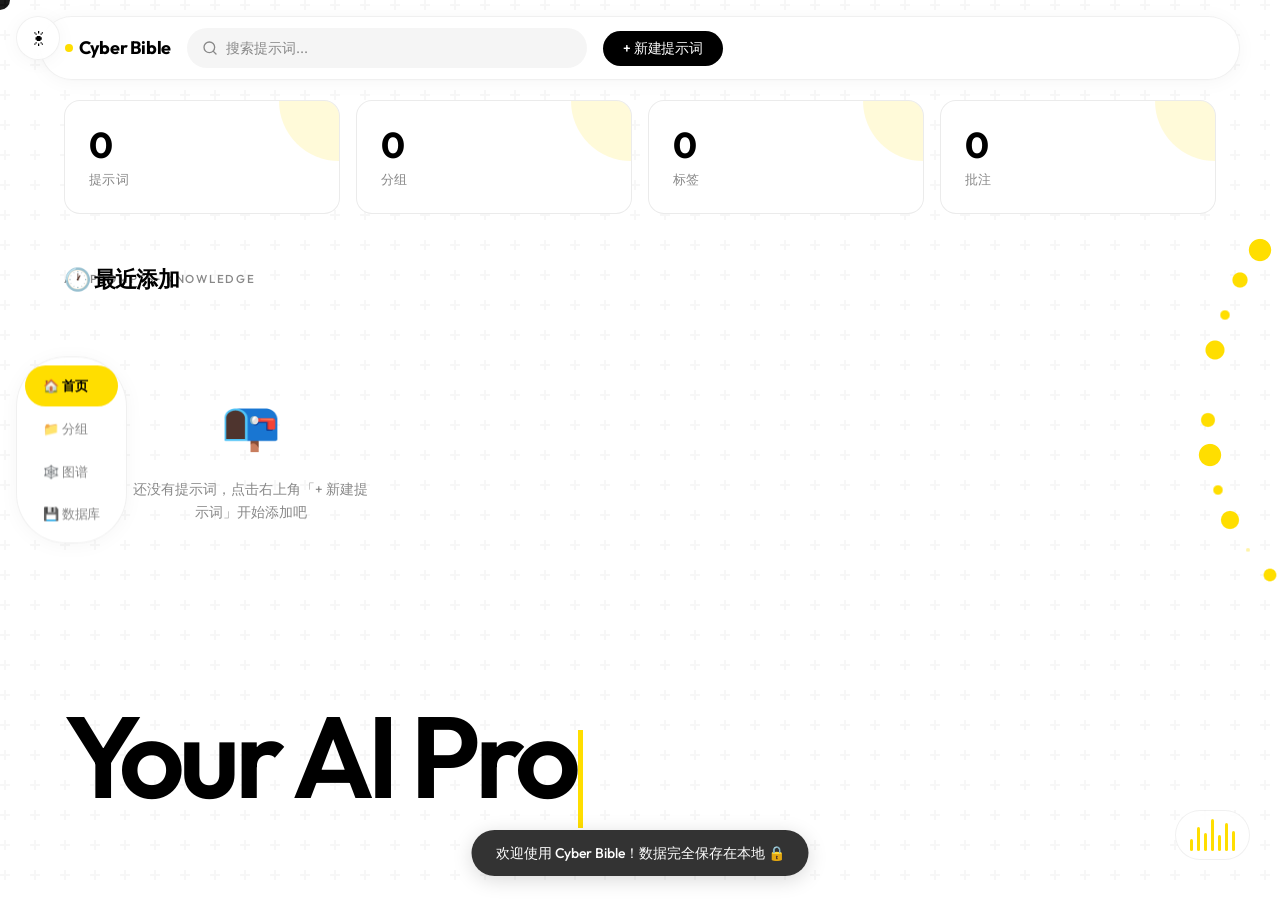
==== commit 7c89374e: "feat: add light/dark theme toggle button - Fixed toggle button at top-left corner with glass morphis" ====
--- a/index.html
+++ b/index.html
@@ -12,7 +12,13 @@
 </head>
 <body>
   <!-- Custom Cursor -->
-  <div id="custom-cursor"></div>
+  
+  <!-- Theme Toggle Button (top-left) -->
+  <button id="theme-toggle" title="切换主题" aria-label="切换浅色/深色主题">
+    <span class="theme-icon icon-sun">&#9728;</span>
+    <span class="theme-icon icon-moon">&#9790;</span>
+  </button>
+<div id="custom-cursor"></div>
 
   <!-- Hero Section (decorative background on home view) -->
   <div id="hero-section" class="hidden">
@@ -118,3 +124,4 @@
   <script src="js/ui/visual-enhancements.js"></script>
 </body>
 </html>
+
--- a/css/style.css
+++ b/css/style.css
@@ -41,6 +41,170 @@
   --radius-pill: 50px;
   --transition-fast: 0.2s cubic-bezier(0.4, 0, 0.2, 1);
   --transition-smooth: 0.3s cubic-bezier(0.4, 0, 0.2, 1);
+}
+
+/* ---------- Dark Theme ---------- */
+[data-theme="dark"] {
+  --color-bg:        #0A0A0A;
+  --color-text:      #F5F5F5;
+  --color-yellow:    #FFDE00;
+  --color-yellow-light: #FFF3A0;
+  --color-gray-100:  #1A1A1A;
+  --color-gray-200:  #2A2A2A;
+  --color-gray-300:  #3A3A3A;
+  --color-gray-500:  #888888;
+  --color-gray-700:  #BBBBBB;
+  --color-cursor:    #444444;
+}
+
+/* Smooth theme transition */
+body, #header, #sidebar, #content, #detail-panel, .card, .stat-card, .modal, .search-bar input, .data-table, .search-dropdown, .groups-sidebar, .graph-container, .toast {
+  transition: background-color 0.3s ease, color 0.3s ease, border-color 0.3s ease, box-shadow 0.3s ease;
+}
+
+/* Dark theme adjustments for rgba-based styles */
+[data-theme="dark"] .search-bar input {
+  background-color: rgba(255, 255, 255, 0.06);
+  color: var(--color-text);
+}
+[data-theme="dark"] .search-bar input:focus {
+  background-color: rgba(255, 255, 255, 0.1);
+  border-color: rgba(255,255,255,0.15);
+}
+[data-theme="dark"] .btn-secondary {
+  background: rgba(255,255,255,0.06);
+  border-color: rgba(255,255,255,0.1);
+}
+[data-theme="dark"] .btn-secondary:hover {
+  background: rgba(255,255,255,0.1);
+  border-color: rgba(255,255,255,0.15);
+}
+[data-theme="dark"] .tag {
+  background: rgba(255,255,255,0.08);
+}
+[data-theme="dark"] .tag:hover {
+  background: var(--color-yellow);
+  color: #000;
+}
+[data-theme="dark"] .nav-item:hover {
+  background: rgba(255,255,255,0.06);
+}
+[data-theme="dark"] .group-item:hover {
+  background: rgba(255,255,255,0.04);
+}
+[data-theme="dark"] .data-table tr:hover {
+  background: rgba(255, 222, 0, 0.06);
+}
+[data-theme="dark"] .icon-btn:hover {
+  background: rgba(255,255,255,0.08);
+}
+[data-theme="dark"] .modal-overlay {
+  background: rgba(0,0,0,0.6);
+}
+[data-theme="dark"] #overlay {
+  background: rgba(0,0,0,0.5);
+}
+[data-theme="dark"] mark {
+  background: var(--color-yellow);
+  color: #000;
+}
+[data-theme="dark"] .stat-card::after {
+  opacity: 0.08;
+}
+[data-theme="dark"] .graph-legend {
+  background: rgba(20,20,20,0.9);
+}
+[data-theme="dark"] #audio-bars {
+  background: rgba(20,20,20,0.6);
+  border-color: rgba(255,255,255,0.08);
+}
+[data-theme="dark"] ::-webkit-scrollbar-thumb {
+  background: rgba(255,255,255,0.2);
+}
+[data-theme="dark"] ::-webkit-scrollbar-thumb:hover {
+  background: rgba(255,255,255,0.3);
+}
+
+/* ============================================================
+   THEME TOGGLE BUTTON (top-left, fixed)
+   ============================================================ */
+
+#theme-toggle {
+  position: fixed;
+  top: 16px;
+  left: 16px;
+  z-index: 10000;
+  width: 44px;
+  height: 44px;
+  border-radius: 50%;
+  background: rgba(255, 255, 255, 0.72);
+  backdrop-filter: blur(10px) saturate(1.3);
+  -webkit-backdrop-filter: blur(10px) saturate(1.3);
+  border: 1px solid rgba(0, 0, 0, 0.06);
+  box-shadow: 0 2px 20px rgba(0,0,0,0.04), 0 1px 3px rgba(0,0,0,0.02);
+  display: flex;
+  align-items: center;
+  justify-content: center;
+  cursor: pointer;
+  transition: var(--transition-smooth);
+  font-size: 20px;
+  color: var(--color-text);
+  overflow: hidden;
+}
+
+#theme-toggle:hover {
+  transform: scale(1.08);
+  box-shadow: 0 4px 30px rgba(0,0,0,0.08), 0 1px 4px rgba(0,0,0,0.04);
+}
+
+#theme-toggle:active {
+  transform: scale(0.95);
+}
+
+#theme-toggle .theme-icon {
+  position: absolute;
+  transition: transform 0.4s cubic-bezier(0.4, 0, 0.2, 1), opacity 0.3s ease;
+}
+
+/* Sun icon (shown in light mode) */
+#theme-toggle .icon-sun {
+  opacity: 1;
+  transform: rotate(0deg) scale(1);
+}
+/* Moon icon (hidden in light mode) */
+#theme-toggle .icon-moon {
+  opacity: 0;
+  transform: rotate(-90deg) scale(0.5);
+}
+
+/* Dark mode: swap icons */
+[data-theme="dark"] #theme-toggle .icon-sun {
+  opacity: 0;
+  transform: rotate(90deg) scale(0.5);
+}
+[data-theme="dark"] #theme-toggle .icon-moon {
+  opacity: 1;
+  transform: rotate(0deg) scale(1);
+}
+
+[data-theme="dark"] #theme-toggle {
+  background: rgba(30, 30, 30, 0.72);
+  border-color: rgba(255, 255, 255, 0.08);
+  box-shadow: 0 2px 20px rgba(0,0,0,0.2), 0 1px 3px rgba(0,0,0,0.1);
+}
+[data-theme="dark"] #theme-toggle:hover {
+  box-shadow: 0 4px 30px rgba(0,0,0,0.3), 0 1px 4px rgba(0,0,0,0.15);
+}
+
+/* Ensure toggle doesn't overlap with header on small screens */
+@media (max-width: 768px) {
+  #theme-toggle {
+    top: 8px;
+    left: 8px;
+    width: 38px;
+    height: 38px;
+    font-size: 16px;
+  }
 }
 
 /* ---------- Reset ---------- */
@@ -1136,3 +1300,4 @@
 }
 
 
+
